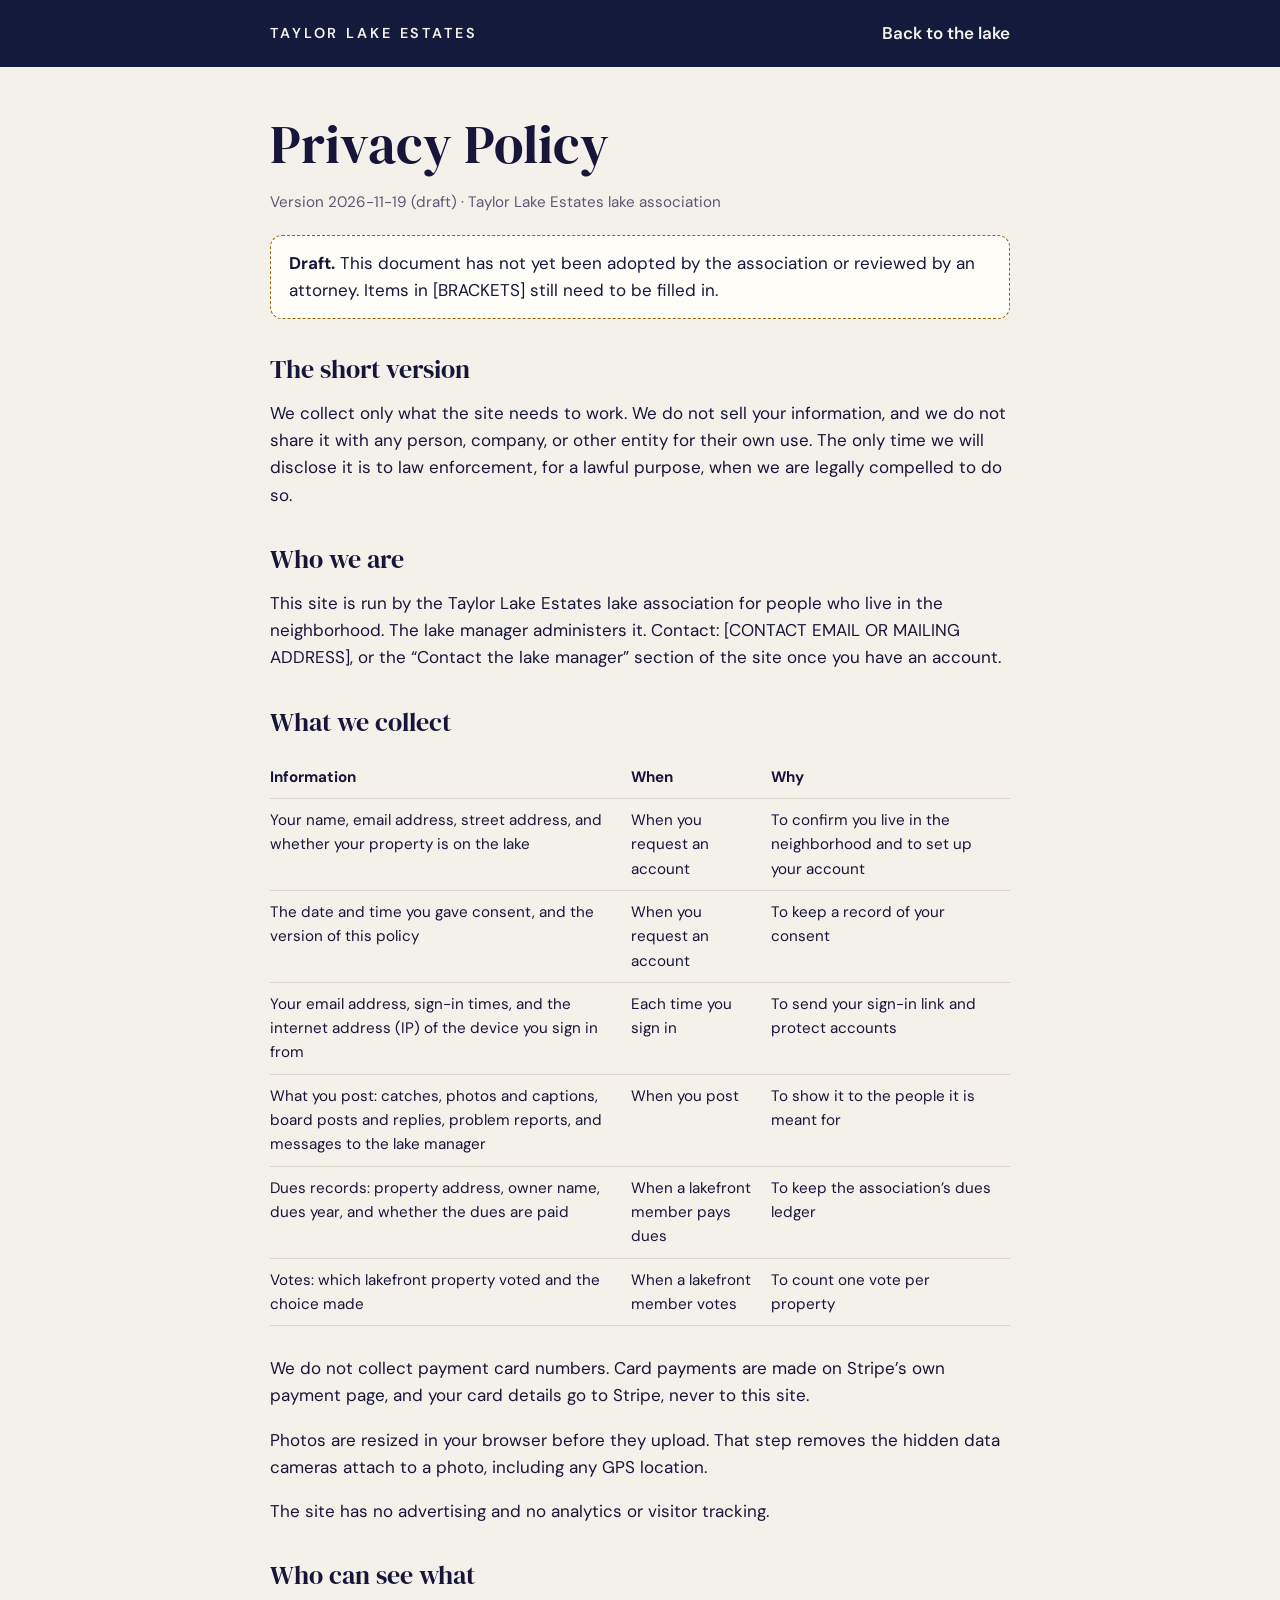
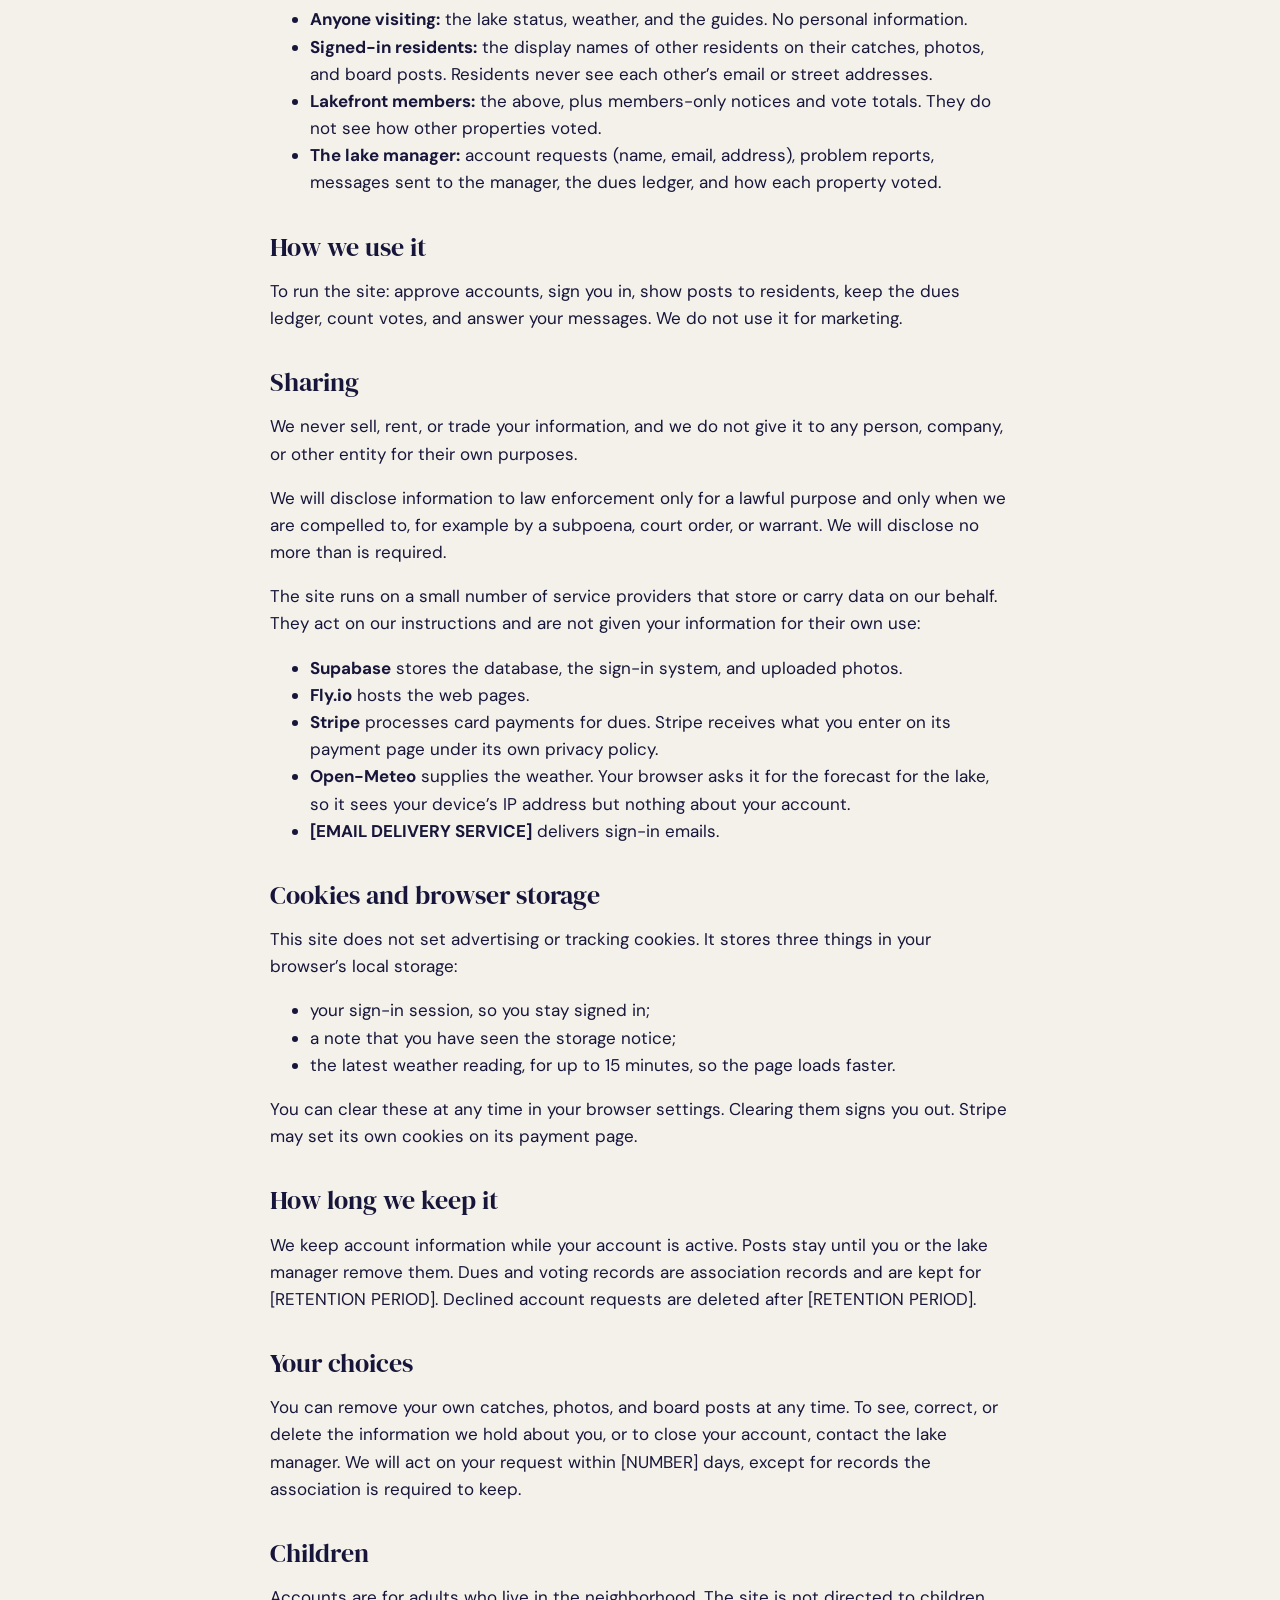
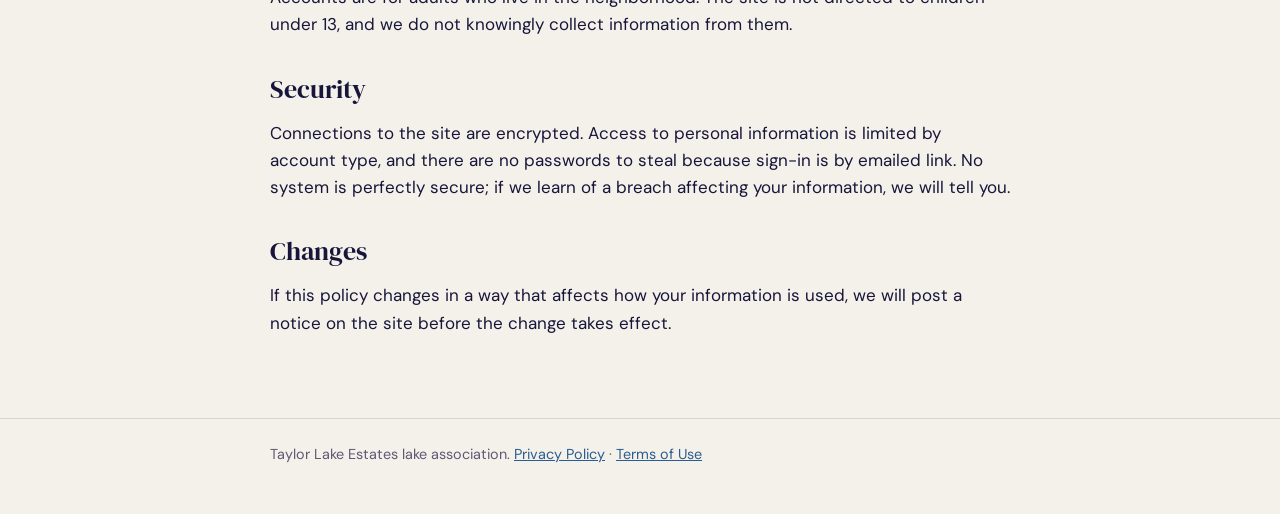
==== privacy.html @ 39ed280f "Add member accounts hub, votes, manager messages, consent and policy pages - Account hub with dues s" ====
<!DOCTYPE html>
<html lang="en">
<head>
<meta charset="utf-8">
<meta name="viewport" content="width=device-width, initial-scale=1">
<title>Privacy Policy</title>
<link rel="stylesheet" href="assets/fonts.css">
<link rel="stylesheet" href="assets/legal.css">
</head>
<body>
<header><div class="wrap"><a class="brand" href="./">Taylor Lake Estates</a><a href="./">Back to the lake</a></div></header>
<main><div class="wrap">
<h1>Privacy Policy</h1>
<p class="meta">Version 2026-11-19 (draft) &middot; Taylor Lake Estates lake association</p>
<p class="draft"><strong>Draft.</strong> This document has not yet been adopted by the association or reviewed by an attorney. Items in [BRACKETS] still need to be filled in.</p>
<h2>The short version</h2>
<p>We collect only what the site needs to work. We do not sell your information, and we do not share it with any person, company, or other entity for their own use. The only time we will disclose it is to law enforcement, for a lawful purpose, when we are legally compelled to do so.</p>

<h2>Who we are</h2>
<p>This site is run by the Taylor Lake Estates lake association for people who live in the neighborhood. The lake manager administers it. Contact: [CONTACT EMAIL OR MAILING ADDRESS], or the &ldquo;Contact the lake manager&rdquo; section of the site once you have an account.</p>

<h2>What we collect</h2>
<div class="scroll"><table>
<thead><tr><th scope="col">Information</th><th scope="col">When</th><th scope="col">Why</th></tr></thead>
<tbody>
<tr><td>Your name, email address, street address, and whether your property is on the lake</td><td>When you request an account</td><td>To confirm you live in the neighborhood and to set up your account</td></tr>
<tr><td>The date and time you gave consent, and the version of this policy</td><td>When you request an account</td><td>To keep a record of your consent</td></tr>
<tr><td>Your email address, sign-in times, and the internet address (IP) of the device you sign in from</td><td>Each time you sign in</td><td>To send your sign-in link and protect accounts</td></tr>
<tr><td>What you post: catches, photos and captions, board posts and replies, problem reports, and messages to the lake manager</td><td>When you post</td><td>To show it to the people it is meant for</td></tr>
<tr><td>Dues records: property address, owner name, dues year, and whether the dues are paid</td><td>When a lakefront member pays dues</td><td>To keep the association&rsquo;s dues ledger</td></tr>
<tr><td>Votes: which lakefront property voted and the choice made</td><td>When a lakefront member votes</td><td>To count one vote per property</td></tr>
</tbody></table></div>
<p>We do not collect payment card numbers. Card payments are made on Stripe&rsquo;s own payment page, and your card details go to Stripe, never to this site.</p>
<p>Photos are resized in your browser before they upload. That step removes the hidden data cameras attach to a photo, including any GPS location.</p>
<p>The site has no advertising and no analytics or visitor tracking.</p>

<h2>Who can see what</h2>
<ul>
<li><strong>Anyone visiting:</strong> the lake status, weather, and the guides. No personal information.</li>
<li><strong>Signed-in residents:</strong> the display names of other residents on their catches, photos, and board posts. Residents never see each other&rsquo;s email or street addresses.</li>
<li><strong>Lakefront members:</strong> the above, plus members-only notices and vote totals. They do not see how other properties voted.</li>
<li><strong>The lake manager:</strong> account requests (name, email, address), problem reports, messages sent to the manager, the dues ledger, and how each property voted.</li>
</ul>

<h2>How we use it</h2>
<p>To run the site: approve accounts, sign you in, show posts to residents, keep the dues ledger, count votes, and answer your messages. We do not use it for marketing.</p>

<h2>Sharing</h2>
<p>We never sell, rent, or trade your information, and we do not give it to any person, company, or other entity for their own purposes.</p>
<p>We will disclose information to law enforcement only for a lawful purpose and only when we are compelled to, for example by a subpoena, court order, or warrant. We will disclose no more than is required.</p>
<p>The site runs on a small number of service providers that store or carry data on our behalf. They act on our instructions and are not given your information for their own use:</p>
<ul>
<li><strong>Supabase</strong> stores the database, the sign-in system, and uploaded photos.</li>
<li><strong>Fly.io</strong> hosts the web pages.</li>
<li><strong>Stripe</strong> processes card payments for dues. Stripe receives what you enter on its payment page under its own privacy policy.</li>
<li><strong>Open-Meteo</strong> supplies the weather. Your browser asks it for the forecast for the lake, so it sees your device&rsquo;s IP address but nothing about your account.</li>
<li><strong>[EMAIL DELIVERY SERVICE]</strong> delivers sign-in emails.</li>
</ul>

<h2 id="storage">Cookies and browser storage</h2>
<p>This site does not set advertising or tracking cookies. It stores three things in your browser&rsquo;s local storage:</p>
<ul>
<li>your sign-in session, so you stay signed in;</li>
<li>a note that you have seen the storage notice;</li>
<li>the latest weather reading, for up to 15 minutes, so the page loads faster.</li>
</ul>
<p>You can clear these at any time in your browser settings. Clearing them signs you out. Stripe may set its own cookies on its payment page.</p>

<h2>How long we keep it</h2>
<p>We keep account information while your account is active. Posts stay until you or the lake manager remove them. Dues and voting records are association records and are kept for [RETENTION PERIOD]. Declined account requests are deleted after [RETENTION PERIOD].</p>

<h2>Your choices</h2>
<p>You can remove your own catches, photos, and board posts at any time. To see, correct, or delete the information we hold about you, or to close your account, contact the lake manager. We will act on your request within [NUMBER] days, except for records the association is required to keep.</p>

<h2>Children</h2>
<p>Accounts are for adults who live in the neighborhood. The site is not directed to children under 13, and we do not knowingly collect information from them.</p>

<h2>Security</h2>
<p>Connections to the site are encrypted. Access to personal information is limited by account type, and there are no passwords to steal because sign-in is by emailed link. No system is perfectly secure; if we learn of a breach affecting your information, we will tell you.</p>

<h2>Changes</h2>
<p>If this policy changes in a way that affects how your information is used, we will post a notice on the site before the change takes effect.</p>
</div></main>
<footer><div class="wrap">Taylor Lake Estates lake association. <a href="privacy.html">Privacy Policy</a> &middot; <a href="terms.html">Terms of Use</a></div></footer>
</body>
</html>
---- assets/fonts.css ----
@font-face{font-family:"DM Sans";font-style:normal;font-weight:400;font-display:swap;src:url("fonts/dm-sans-latin-400-normal.woff2") format("woff2")}
@font-face{font-family:"DM Sans";font-style:normal;font-weight:500;font-display:swap;src:url("fonts/dm-sans-latin-500-normal.woff2") format("woff2")}
@font-face{font-family:"DM Sans";font-style:normal;font-weight:600;font-display:swap;src:url("fonts/dm-sans-latin-600-normal.woff2") format("woff2")}
@font-face{font-family:"DM Sans";font-style:normal;font-weight:700;font-display:swap;src:url("fonts/dm-sans-latin-700-normal.woff2") format("woff2")}
@font-face{font-family:"DM Sans";font-style:italic;font-weight:400;font-display:swap;src:url("fonts/dm-sans-latin-400-italic.woff2") format("woff2")}
@font-face{font-family:"DM Serif Display";font-style:normal;font-weight:400;font-display:swap;src:url("fonts/dm-serif-display-latin-400-normal.woff2") format("woff2")}
---- assets/legal.css ----
/* Shared look for the privacy and terms pages */
:root{--paper:#f4f1ea;--surface:#fffdf8;--ink:#17163a;--muted:#5b5975;--line:#dcd6c9;--water:#2a5c8f;--buoy:#b84a17}
*{box-sizing:border-box}
body{margin:0;background:var(--paper);color:var(--ink);font-family:"DM Sans","Segoe UI",system-ui,sans-serif;font-size:17px;line-height:1.6}
header{background:#141a3c;color:#f6f3ee}
header .wrap{display:flex;justify-content:space-between;align-items:center;gap:16px;flex-wrap:wrap;padding-top:20px;padding-bottom:20px}
header a{color:#f6f3ee;text-decoration:none;font-weight:600}
header .brand{letter-spacing:.2em;text-transform:uppercase;font-size:.9rem}
.wrap{max-width:780px;margin:0 auto;padding:0 20px}
main{padding:48px 0 64px}
h1,h2{font-family:"DM Serif Display",Georgia,serif;font-weight:400;line-height:1.1;text-wrap:balance}
h1{font-size:clamp(2.2rem,6vw,3.4rem);margin:0 0 8px}
h2{font-size:1.6rem;margin:36px 0 8px}
p,li{max-width:68ch}
a{color:var(--water)}
:focus-visible{outline:3px solid var(--buoy);outline-offset:2px}
.draft{background:var(--surface);border:1.5px dashed #946407;border-radius:12px;padding:14px 18px;margin:20px 0}
.meta{color:var(--muted);font-size:.95rem}
table{border-collapse:collapse;width:100%;font-size:.95rem;margin:12px 0}
th,td{text-align:left;padding:9px 12px 9px 0;border-bottom:1px solid var(--line);vertical-align:top}
.scroll{overflow-x:auto}
footer{border-top:1px solid var(--line);padding:24px 0 48px;color:var(--muted);font-size:.9rem}
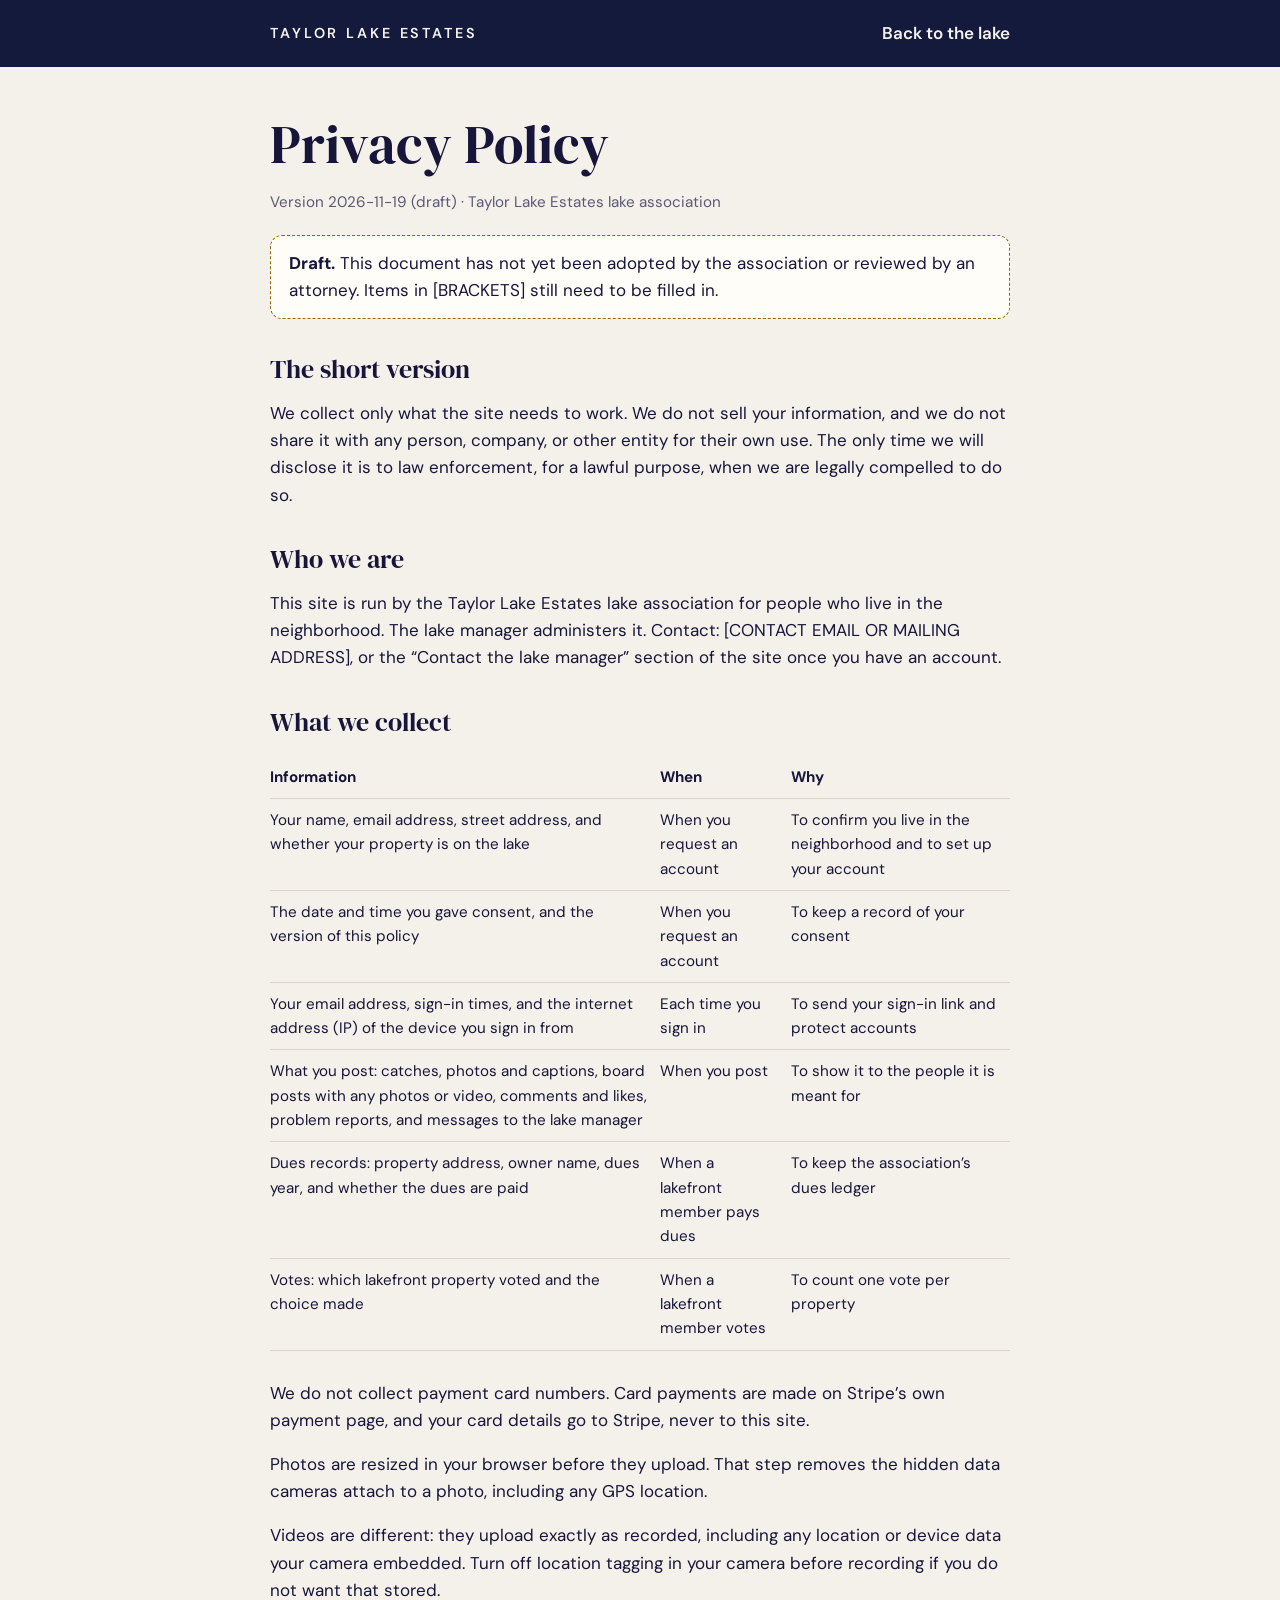
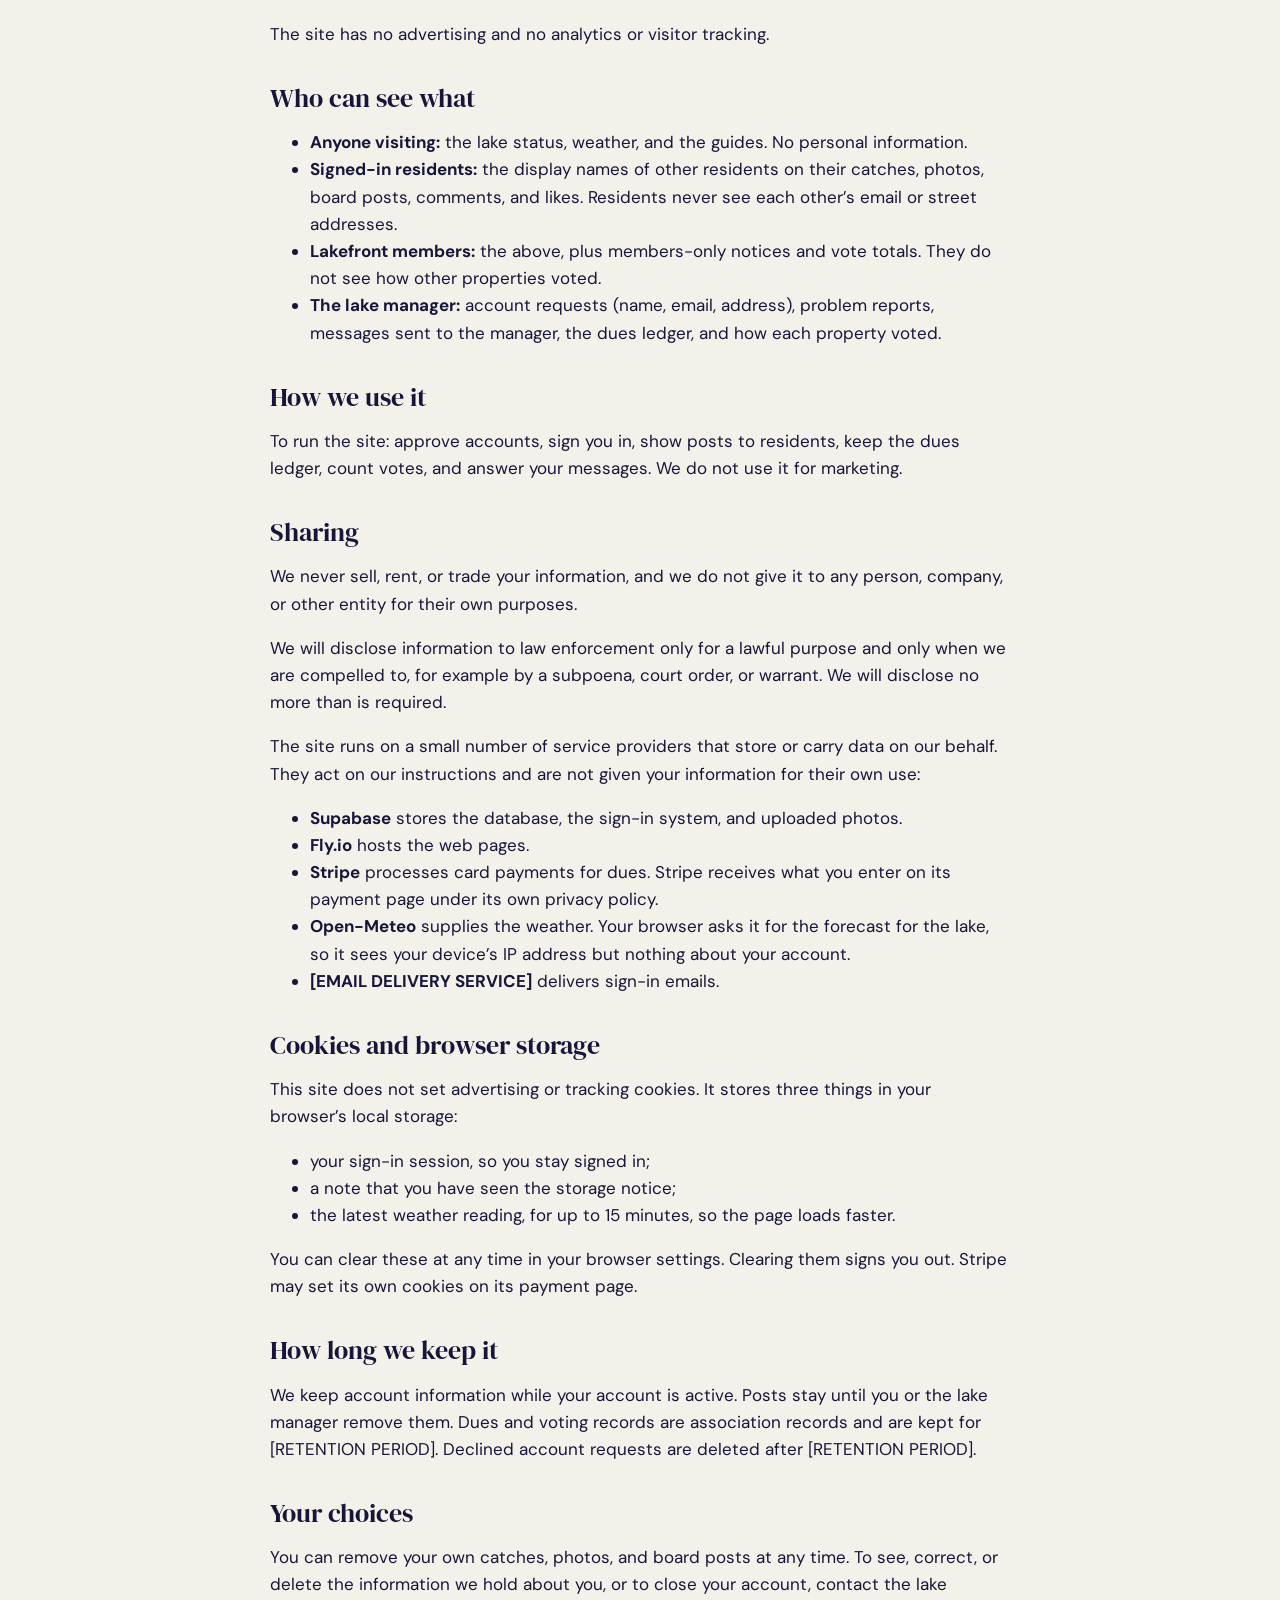
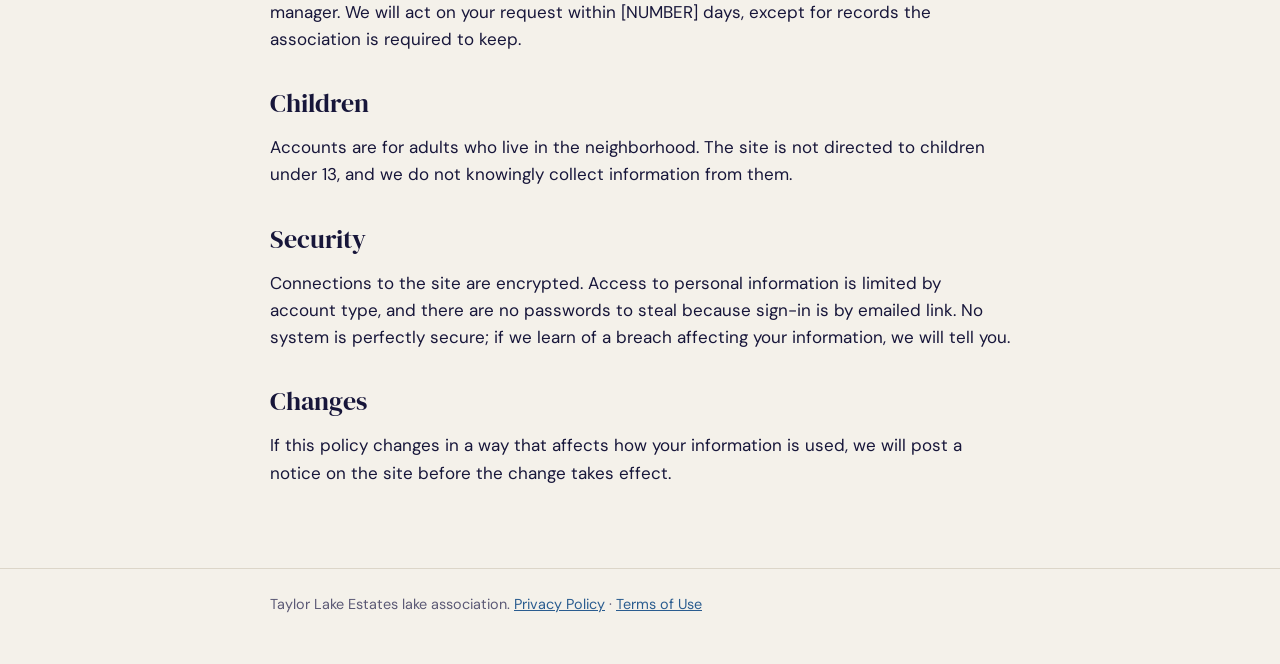
==== commit fd7eaee9: "Move the neighbor board to its own sign-in-only feed page board.html is a social feed: posts with up" ====
--- a/privacy.html
+++ b/privacy.html
@@ -26,18 +26,19 @@
 <tr><td>Your name, email address, street address, and whether your property is on the lake</td><td>When you request an account</td><td>To confirm you live in the neighborhood and to set up your account</td></tr>
 <tr><td>The date and time you gave consent, and the version of this policy</td><td>When you request an account</td><td>To keep a record of your consent</td></tr>
 <tr><td>Your email address, sign-in times, and the internet address (IP) of the device you sign in from</td><td>Each time you sign in</td><td>To send your sign-in link and protect accounts</td></tr>
-<tr><td>What you post: catches, photos and captions, board posts and replies, problem reports, and messages to the lake manager</td><td>When you post</td><td>To show it to the people it is meant for</td></tr>
+<tr><td>What you post: catches, photos and captions, board posts with any photos or video, comments and likes, problem reports, and messages to the lake manager</td><td>When you post</td><td>To show it to the people it is meant for</td></tr>
 <tr><td>Dues records: property address, owner name, dues year, and whether the dues are paid</td><td>When a lakefront member pays dues</td><td>To keep the association&rsquo;s dues ledger</td></tr>
 <tr><td>Votes: which lakefront property voted and the choice made</td><td>When a lakefront member votes</td><td>To count one vote per property</td></tr>
 </tbody></table></div>
 <p>We do not collect payment card numbers. Card payments are made on Stripe&rsquo;s own payment page, and your card details go to Stripe, never to this site.</p>
 <p>Photos are resized in your browser before they upload. That step removes the hidden data cameras attach to a photo, including any GPS location.</p>
+<p>Videos are different: they upload exactly as recorded, including any location or device data your camera embedded. Turn off location tagging in your camera before recording if you do not want that stored.</p>
 <p>The site has no advertising and no analytics or visitor tracking.</p>
 
 <h2>Who can see what</h2>
 <ul>
 <li><strong>Anyone visiting:</strong> the lake status, weather, and the guides. No personal information.</li>
-<li><strong>Signed-in residents:</strong> the display names of other residents on their catches, photos, and board posts. Residents never see each other&rsquo;s email or street addresses.</li>
+<li><strong>Signed-in residents:</strong> the display names of other residents on their catches, photos, board posts, comments, and likes. Residents never see each other&rsquo;s email or street addresses.</li>
 <li><strong>Lakefront members:</strong> the above, plus members-only notices and vote totals. They do not see how other properties voted.</li>
 <li><strong>The lake manager:</strong> account requests (name, email, address), problem reports, messages sent to the manager, the dues ledger, and how each property voted.</li>
 </ul>
